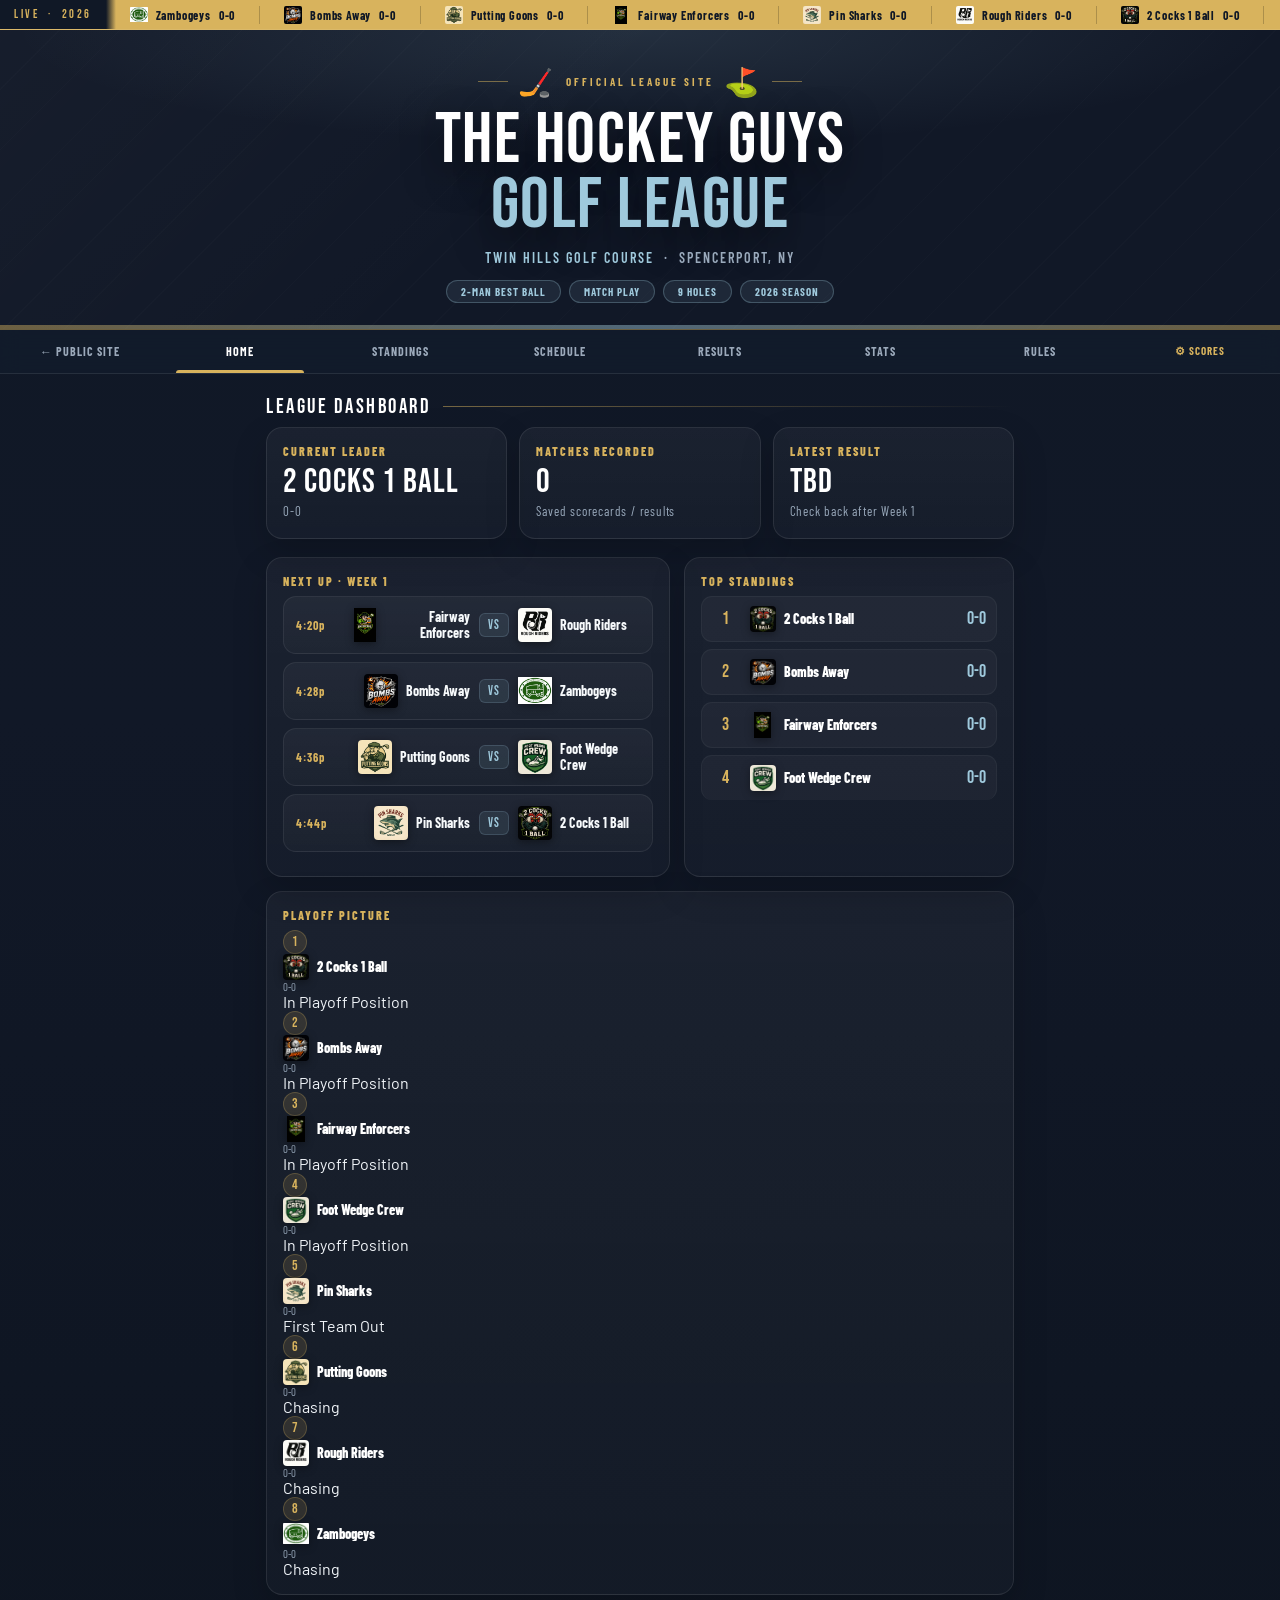
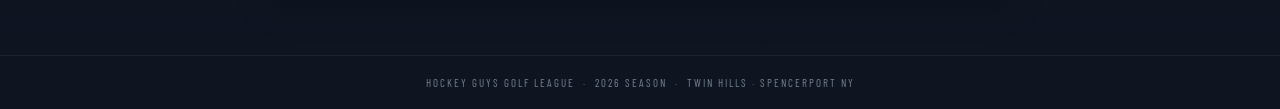
==== admin.html @ 38a0ec85 "Add files via upload" ====
<!DOCTYPE html>
<html lang="en">
<head>
<meta charset="UTF-8">
<meta name="viewport" content="width=device-width, initial-scale=1.0">
<title>Hockey Guys Golf League Admin</title>
<meta name="robots" content="noindex,nofollow">
<link href="https://fonts.googleapis.com/css2?family=Bebas+Neue&family=Barlow+Condensed:wght@400;600;700;900&family=Barlow:wght@400;500;600&display=swap" rel="stylesheet">
<link rel="stylesheet" href="style.css">
<link rel="stylesheet" href="theme-polished.css">

</head>
<body>

<div class="ticker-wrap">
  <div class="ticker-label">LIVE &nbsp;·&nbsp; 2026</div>
  <div class="ticker-track" id="ticker-track"></div>
</div>
<div class="hero">
  <div class="hero-bg"></div><div class="hero-stripes"></div>
  <div class="hero-inner">
    <div class="hero-eyebrow"><span class="hero-puck">🏒</span> Official League Site <span class="hero-puck">⛳</span></div>
    <div class="hero-title">The Hockey Guys<br><span>Golf League</span></div>
    <div class="hero-sub"><b>Twin Hills Golf Course</b> &nbsp;·&nbsp; Spencerport, NY</div>
    <div class="hero-pills">
      <span class="pill">2-Man Best Ball</span><span class="pill">Match Play</span>
      <span class="pill">9 Holes</span><span class="pill">2026 Season</span>
    </div>
  </div>
</div>
<div class="nav">
  <a class="nav-btn nav-link-btn" href="index.html">← Public Site</a>
  <button class="nav-btn active" onclick="show('dashboard',this)">Home</button>
  <button class="nav-btn" onclick="show('standings',this)">Standings</button>
  <button class="nav-btn" onclick="show('schedule',this)">Schedule</button>
  <button class="nav-btn" onclick="show('results',this)">Results</button>
  <button class="nav-btn" onclick="show('stats',this);buildStats()">Stats</button>
  <button class="nav-btn" onclick="show('rules',this)">Rules</button>
  <button class="nav-btn comm-btn" onclick="show('commissioner',this)">⚙ Scores</button>
</div>

<div class="content">
  <div id="dashboard" class="section active">
    <div class="section-header"><span class="section-label">League Dashboard</span><div class="section-header-line"></div></div>
    <div id="dashboard-container"></div>
  </div>

  <div id="standings" class="section">
    <div class="section-header"><span class="section-label">2026 Standings</span><div class="section-header-line"></div></div>
    <div class="view-toggle">
      <button class="view-btn active" onclick="setView('table',this)">&#9776; Table</button>
      <button class="view-btn" onclick="setView('cards',this)">&#9638; Cards</button>
    </div>
    <div id="view-table">
      <table class="standings-table">
        <thead><tr><th style="width:36px">#</th><th style="text-align:left">Team</th><th style="width:48px">W</th><th style="width:48px">L</th></tr></thead>
        <tbody id="standings-body"></tbody>
      </table>
    </div>
    <div id="view-cards" style="display:none"><div class="cards-grid" id="cards-grid"></div></div>
  </div>

  <div id="schedule" class="section">
    <div class="section-header"><span class="section-label">Schedule</span><div class="section-header-line"></div></div>
    <div id="schedule-container"></div>
  </div>

  <div id="results" class="section">
    <div class="section-header"><span class="section-label">Results</span><div class="section-header-line"></div></div>
    <div id="results-container">
      <div class="no-results"><div class="no-results-icon">🏌️</div><div class="no-results-text">No results yet<br>Check back after Week 1</div></div>
    </div>
  </div>

  <div id="stats" class="section">
    <div class="section-header"><span class="section-label">Player Stats</span><div class="section-header-line"></div></div>

    <!-- Stats Filter -->
    <div class="stats-filter">
      <button class="stats-filter-btn active" onclick="setStatFilter('all',this)">All Players</button>
      <button class="stats-filter-btn" onclick="setStatFilter('leaders',this)">Leaders</button>
    </div>

    <!-- Season Leaders Banner -->
    <div id="stats-leaders-banner" style="display:none"></div>

    <!-- Player Stats Cards -->
    <div id="stats-no-data" class="no-results">
      <div class="no-results-icon">📊</div>
      <div class="no-results-text">No stats yet<br>Enter Week 1 scores to see individual stats</div>
    </div>
    <div id="stats-container" style="display:none">

      <!-- Season Leaders row -->
      <div id="leaders-row" class="leaders-row"></div>

      <!-- Filter toggle -->
      <div id="player-search-wrap" style="margin-bottom:14px;display:none">
        <input type="text" id="player-search" class="player-search-input" placeholder="Search player..." oninput="filterPlayerStats()">
      </div>

      <!-- All Players Grid -->
      <div id="player-cards-container"></div>

      <!-- Hole-by-Hole Breakdown -->
      <div class="section-header" style="margin-top:24px">
        <span class="section-label" style="font-size:16px">Hole Breakdown</span>
        <div class="section-header-line"></div>
      </div>
      <p style="font-family:'Barlow Condensed',sans-serif;font-size:12px;color:var(--muted);margin-bottom:12px;letter-spacing:1px;">Average gross score per hole across all rounds played</p>
      <div id="hole-breakdown-container"></div>

    </div>
  </div>


  <div id="rules" class="section">
    <div class="section-header"><span class="section-label">League Rules</span><div class="section-header-line"></div></div>
    <div class="rules-grid">
      <div class="rule-card"><div class="rule-title">Format</div><p>Weekly 2-man best ball match play. Each matchup is played over 9 holes.</p></div>
      <div class="rule-card"><div class="rule-title">GHIN Handicaps</div><p>GHIN handicaps are mandatory. GHINs will be used for league handicapping throughout the season, so all players are expected to keep their GHIN updated and post scores after each round.</p></div>
      <div class="rule-card rule-card-wide"><div class="rule-title">Tiebreakers</div><p>Playoff holes will no longer be used. For both the regular season and playoffs, ties will be broken using the following structure:</p><ol class="rule-list"><li>Combined net total</li><li>Net scores on the hardest holes, essentially skins</li><li>Most net birdies in the round</li><li>Most gross pars</li></ol></div>
    </div>
  </div>

  <div id="commissioner" class="section">
    <div class="section-header">
      <span class="section-label" style="color:var(--gold)">Commissioner</span>
      <div class="section-header-line" style="background:linear-gradient(90deg,rgba(245,197,24,0.4),transparent)"></div>
    </div>
    <div id="login-panel" class="login-wrap">
      <div class="login-card">
        <div class="login-icon">🏆</div>
        <div class="login-title">Commissioners Only</div>
        <div class="login-sub">Bobby Drexler &amp; Kyle Hiscock</div>
        <input class="login-field" type="text" id="login-name" placeholder="Your name" autocomplete="off">
        <input class="login-field" type="password" id="login-pass" placeholder="Password" autocomplete="off" onkeydown="if(event.key==='Enter')doLogin()">
        <button class="login-btn" onclick="doLogin()">🔐 Sign In</button>
        <div class="login-error" id="login-error">❌ Invalid name or password</div>
      </div>
    </div>
    <div id="commissioner-panel" class="commissioner-panel">
      <div class="comm-header">
        <div><div class="comm-title">Score Entry</div><div class="comm-user" id="comm-user"></div></div>
        <button class="logout-btn" onclick="doLogout()">Sign Out</button>
      </div>
      <div class="comm-tabs">
        <button class="comm-tab active" onclick="showCommTab('scorecard-tab',this)">📋 Scorecard</button>
        <button class="comm-tab" onclick="showCommTab('manage-tab',this)">🗑 Manage</button>
      </div>

      <div id="scorecard-tab">
        <!-- Setup -->
        <div class="entry-card">
          <div class="entry-title">Match Setup</div>
          <label class="field-label">Scheduled Match</label>
          <select class="field-select" id="sc-scheduled-match" onchange="applyScheduledMatch()"></select>
          <div class="two-col">
            <div>
              <label class="field-label">Week #</label>
              <input class="field-input" type="number" id="sc-week" placeholder="1" min="1" max="20" style="margin-bottom:0">
            </div>
            <div>
              <label class="field-label">Side</label>
              <select class="field-select" id="sc-side" style="margin-bottom:0" onchange="renderScorecard()">
                <option value="front">Front 9 (Holes 1–9)</option>
                <option value="back">Back 9 (Holes 10–18)</option>
              </select>
            </div>
          </div>
        </div>

        <!-- Team 1 -->
        <div class="entry-card">
          <div class="entry-title" style="color:var(--green)">Team 1</div>
          <div>
            <label class="field-label">Team Name</label>
            <select class="field-select" id="sc-team1"></select>
          </div>
          <div class="two-col">
            <div><label class="field-label">Player A</label><input class="field-input" list="roster-options" type="text" id="p1a-name" placeholder="Name" oninput="renderScorecard()"></div>
            <div><label class="field-label">GHIN Index</label><input class="field-input" type="number" id="p1a-ghin" placeholder="e.g. 14.2" step="0.1" min="0" max="54" oninput="renderScorecard()"></div>
          </div>
          <div class="two-col">
            <div><label class="field-label">Player B</label><input class="field-input" list="roster-options" type="text" id="p1b-name" placeholder="Name" oninput="renderScorecard()"></div>
            <div><label class="field-label">GHIN Index</label><input class="field-input" type="number" id="p1b-ghin" placeholder="e.g. 20.0" step="0.1" min="0" max="54" oninput="renderScorecard()"></div>
          </div>
        </div>

        <!-- Team 2 -->
        <div class="entry-card">
          <div class="entry-title" style="color:var(--ice)">Team 2</div>
          <div>
            <label class="field-label">Team Name</label>
            <select class="field-select" id="sc-team2"></select>
          </div>
          <div class="two-col">
            <div><label class="field-label">Player A</label><input class="field-input" list="roster-options" type="text" id="p2a-name" placeholder="Name" oninput="renderScorecard()"></div>
            <div><label class="field-label">GHIN Index</label><input class="field-input" type="number" id="p2a-ghin" placeholder="e.g. 8.5" step="0.1" min="0" max="54" oninput="renderScorecard()"></div>
          </div>
          <div class="two-col">
            <div><label class="field-label">Player B</label><input class="field-input" list="roster-options" type="text" id="p2b-name" placeholder="Name" oninput="renderScorecard()"></div>
            <div><label class="field-label">GHIN Index</label><input class="field-input" type="number" id="p2b-ghin" placeholder="e.g. 12.0" step="0.1" min="0" max="54" oninput="renderScorecard()"></div>
          </div>
        </div>

        <!-- Live Scorecard -->
        <div class="entry-card" id="scorecard-card" style="display:none">
          <div class="entry-title">⛳ Live Scorecard
            <span style="font-family:'Barlow Condensed',sans-serif;font-size:11px;color:var(--muted);font-weight:400;letter-spacing:1px;margin-left:8px;">★ = stroke hole</span>
          </div>
          <div class="scorecard-wrap"><table class="scorecard" id="live-scorecard"></table></div>
        </div>

        <!-- Save Bar — always visible once scorecard shown -->
        <div class="save-bar" id="save-bar" style="display:none">
          <div class="save-bar-title">Match Result</div>
          <div class="match-status-display" id="status-display">—</div>
          <div class="match-winner-display" id="winner-display"></div>
          <button class="submit-btn" onclick="saveMatch()">✅ Save Match Result</button>
          <div class="success-msg" id="sc-success">✅ Match saved! Standings updated.</div>
        </div>
      </div>

      <div id="manage-tab" style="display:none">
        <div class="entry-card">
          <div class="entry-title">💾 Data Backup</div>
          <p style="font-family:'Barlow Condensed',sans-serif;font-size:13px;color:var(--muted);margin-bottom:14px;">Export a backup after entering scores. Import restores standings, results, and player stats on this browser.</p>
          <div class="two-col manage-actions">
            <button class="submit-btn" onclick="exportLeagueData()">⬇ Export Backup</button>
            <label class="import-btn">⬆ Import Backup<input type="file" accept="application/json" onchange="importLeagueData(event)"></label>
          </div>
        </div>

        <div class="entry-card">
          <div class="entry-title">✏️ Edit / Remove Saved Result</div>
          <p style="font-family:'Barlow Condensed',sans-serif;font-size:13px;color:var(--muted);margin-bottom:14px;">Load a saved result back into the scorecard, or remove a specific result without touching the rest of the season.</p>
          <label class="field-label">Saved Results</label>
          <select class="field-select" id="edit-result-select"></select>
          <div class="two-col manage-actions">
            <button class="submit-btn" onclick="loadSelectedResultForEdit()">Load to Edit</button>
            <button class="submit-btn danger-btn" onclick="deleteSelectedResult()">Remove Selected</button>
          </div>
        </div>
        <div class="entry-card" style="border-color:rgba(230,57,70,0.2)">
          <div class="entry-title" style="color:var(--red)">🗑 Remove Last Result</div>
          <p style="font-family:'Barlow Condensed',sans-serif;font-size:13px;color:var(--muted);margin-bottom:14px;">Removes the most recently saved match and reverses the W/L records.</p>
          <button class="submit-btn danger-btn" onclick="removeLastResult()">Remove Last Entry</button>
        </div>
        <div class="entry-card" style="border-color:rgba(230,57,70,0.2)">
          <div class="entry-title" style="color:var(--red)">⚠ Reset Season Data</div>
          <p style="font-family:'Barlow Condensed',sans-serif;font-size:13px;color:var(--muted);margin-bottom:14px;">Clears all saved results and resets records to 0-0. Export a backup first.</p>
          <button class="submit-btn danger-btn" onclick="resetSeasonData()">Reset Season</button>
        </div>
      </div>
    </div>
  </div>
</div>

<datalist id="roster-options"></datalist>

<div class="footer">Hockey Guys Golf League &nbsp;·&nbsp; 2026 Season &nbsp;·&nbsp; Twin Hills · Spencerport NY</div>

<script src="admin.js"></script>

</body>
</html>
---- style.css ----
:root {
  --green:#2ecc40; --gold:#f5c518; --red:#e63946; --ice:#a8d8ea;
  --dark:#0b0f14; --dark2:#131920; --dark3:#1c2633; --dark4:#243040;
  --text:#e8edf2; --muted:#6b8299;
}
*{box-sizing:border-box;margin:0;padding:0;}
body{font-family:'Barlow',sans-serif;background:var(--dark);color:var(--text);min-height:100vh;overflow-x:hidden;}

.ticker-wrap{background:var(--green);overflow:hidden;height:32px;display:flex;align-items:center;}
.ticker-label{background:#0b0f14;color:var(--green);font-family:'Bebas Neue',sans-serif;font-size:13px;letter-spacing:3px;padding:0 14px;height:100%;display:flex;align-items:center;flex-shrink:0;z-index:2;position:relative;}
.ticker-label::after{content:'';position:absolute;right:-10px;top:0;bottom:0;width:10px;background:linear-gradient(90deg,#0b0f14,transparent);}
.ticker-track{display:flex;align-items:center;white-space:nowrap;animation:ticker 35s linear infinite;}
.ticker-track:hover{animation-play-state:paused;}
@keyframes ticker{0%{transform:translateX(0);}100%{transform:translateX(-50%);}}
.ticker-item{display:inline-flex;align-items:center;gap:8px;padding:0 24px;font-family:'Barlow Condensed',sans-serif;font-size:13px;font-weight:700;letter-spacing:1px;color:#0b0f14;border-right:1px solid rgba(0,0,0,0.2);}
.ticker-item .t-logo-sm{width:18px;height:18px;object-fit:contain;border-radius:2px;}

.hero{position:relative;background:var(--dark);overflow:hidden;border-bottom:3px solid var(--green);}
.hero-bg{position:absolute;inset:0;background:radial-gradient(ellipse 80% 60% at 50% 0%,rgba(46,204,64,0.12) 0%,transparent 70%),repeating-linear-gradient(-45deg,transparent,transparent 40px,rgba(255,255,255,0.012) 40px,rgba(255,255,255,0.012) 41px);pointer-events:none;}
.hero-stripes{position:absolute;bottom:0;left:0;right:0;height:6px;background:repeating-linear-gradient(90deg,var(--green) 0px,var(--green) 60px,var(--dark) 60px,var(--dark) 62px);opacity:0.4;}
.hero-inner{position:relative;z-index:1;display:flex;flex-direction:column;align-items:center;padding:36px 20px 28px;gap:10px;}
.hero-eyebrow{font-family:'Barlow Condensed',sans-serif;font-size:11px;font-weight:700;letter-spacing:4px;text-transform:uppercase;color:var(--green);display:flex;align-items:center;gap:10px;}
.hero-eyebrow::before,.hero-eyebrow::after{content:'';display:block;width:30px;height:1px;background:var(--green);opacity:0.6;}
.hero-puck{font-size:28px;animation:spin 6s linear infinite;display:inline-block;}
@keyframes spin{0%{transform:rotateY(0deg);}50%{transform:rotateY(180deg);}100%{transform:rotateY(360deg);}}
.hero-title{font-family:'Bebas Neue',sans-serif;font-size:clamp(42px,9vw,72px);line-height:0.9;text-align:center;letter-spacing:2px;color:#fff;text-shadow:0 0 40px rgba(46,204,64,0.3),0 4px 20px rgba(0,0,0,0.8);}
.hero-title span{color:var(--green);}
.hero-sub{font-family:'Barlow Condensed',sans-serif;font-size:14px;font-weight:600;letter-spacing:2px;text-transform:uppercase;color:var(--muted);}
.hero-sub b{color:var(--ice);font-weight:600;}
.hero-pills{display:flex;gap:8px;flex-wrap:wrap;justify-content:center;margin-top:4px;}
.pill{background:rgba(46,204,64,0.1);border:1px solid rgba(46,204,64,0.3);border-radius:999px;padding:4px 14px;font-family:'Barlow Condensed',sans-serif;font-size:11px;font-weight:700;letter-spacing:1px;text-transform:uppercase;color:var(--green);}

.nav{display:flex;background:var(--dark2);border-bottom:1px solid rgba(255,255,255,0.06);position:sticky;top:0;z-index:100;}
.nav-btn{flex:1;padding:14px 4px;font-family:'Barlow Condensed',sans-serif;font-size:12px;font-weight:700;letter-spacing:1px;text-transform:uppercase;color:var(--muted);background:none;border:none;cursor:pointer;position:relative;transition:color 0.2s;}
.nav-btn::after{content:'';position:absolute;bottom:0;left:10%;right:10%;height:3px;background:var(--green);border-radius:3px 3px 0 0;transform:scaleX(0);transition:transform 0.2s;}
.nav-btn.active{color:var(--green);}
.nav-btn.active::after{transform:scaleX(1);}
.nav-btn:hover:not(.active){color:var(--text);}
.nav-btn.comm-btn{color:var(--gold);font-size:11px;}
.nav-btn.comm-btn.active{color:var(--gold);}
.nav-btn.comm-btn.active::after{background:var(--gold);transform:scaleX(1);}

.content{padding:20px 16px 40px;max-width:720px;margin:0 auto;}
.section{display:none;}
.section.active{display:block;animation:fadeUp 0.25s ease;}
@keyframes fadeUp{from{opacity:0;transform:translateY(10px);}to{opacity:1;transform:translateY(0);}}

.section-header{display:flex;align-items:center;gap:12px;margin-bottom:18px;}
.section-header-line{flex:1;height:1px;background:linear-gradient(90deg,rgba(46,204,64,0.4),transparent);}
.section-label{font-family:'Bebas Neue',sans-serif;font-size:22px;letter-spacing:3px;color:var(--green);}

.view-toggle{display:flex;gap:6px;margin-bottom:18px;}
.view-btn{padding:6px 16px;font-family:'Barlow Condensed',sans-serif;font-size:12px;font-weight:700;letter-spacing:2px;text-transform:uppercase;border-radius:999px;border:1px solid rgba(255,255,255,0.12);background:transparent;color:var(--muted);cursor:pointer;transition:all 0.2s;}
.view-btn.active{background:var(--green);border-color:var(--green);color:#000;}
.view-btn:hover:not(.active){border-color:rgba(255,255,255,0.3);color:var(--text);}

.standings-table{width:100%;border-collapse:separate;border-spacing:0 6px;}
.standings-table thead th{font-family:'Barlow Condensed',sans-serif;font-size:10px;font-weight:700;letter-spacing:2px;text-transform:uppercase;color:var(--muted);padding:0 12px 8px;}
.standings-row{background:var(--dark3);border-radius:10px;transition:transform 0.15s,background 0.15s;cursor:default;}
.standings-row:hover{background:var(--dark4);transform:translateX(3px);}
.standings-row td{padding:10px 12px;vertical-align:middle;}
.standings-row td:first-child{border-radius:10px 0 0 10px;}
.standings-row td:last-child{border-radius:0 10px 10px 0;}
.rank-cell{width:36px;text-align:center;font-family:'Bebas Neue',sans-serif;font-size:20px;color:var(--muted);}
.rank-1{color:var(--gold);text-shadow:0 0 12px rgba(245,197,24,0.5);}
.rank-2{color:#c0c0c0;}
.rank-3{color:#cd7f32;}
.team-cell{display:flex;align-items:center;gap:12px;}
.t-logo{width:44px;height:44px;object-fit:contain;border-radius:6px;flex-shrink:0;filter:drop-shadow(0 2px 6px rgba(0,0,0,0.5));}
.t-placeholder{width:44px;height:44px;border-radius:6px;background:var(--dark4);border:1px solid rgba(255,255,255,0.1);display:flex;align-items:center;justify-content:center;font-family:'Bebas Neue',sans-serif;font-size:16px;color:var(--muted);flex-shrink:0;}
.t-name{font-family:'Barlow Condensed',sans-serif;font-size:16px;font-weight:700;color:#fff;line-height:1.1;}
.t-players{font-size:11px;color:var(--muted);margin-top:1px;}
.w-cell,.l-cell{text-align:center;width:48px;font-family:'Bebas Neue',sans-serif;font-size:24px;}
.w-cell{color:var(--green);}
.l-cell{color:var(--red);opacity:0.7;}
.standings-row.leader{background:linear-gradient(90deg,rgba(46,204,64,0.12),var(--dark3));border-left:3px solid var(--green);}
.standings-row.leader td:first-child{padding-left:9px;}
.bubble-badge{background:rgba(230,57,70,0.15);border:1px solid rgba(230,57,70,0.3);border-radius:999px;padding:2px 8px;font-family:'Barlow Condensed',sans-serif;font-size:10px;font-weight:700;color:var(--red);letter-spacing:1px;margin-left:6px;}

.cards-grid{display:grid;grid-template-columns:repeat(2,1fr);gap:12px;}
.team-card{background:var(--dark3);border-radius:16px;border:1px solid rgba(255,255,255,0.06);overflow:hidden;transition:transform 0.2s,border-color 0.2s,box-shadow 0.2s;position:relative;}
.team-card:hover{transform:translateY(-4px);border-color:rgba(46,204,64,0.4);box-shadow:0 12px 40px rgba(0,0,0,0.4);}
.team-card.leader{border-color:var(--gold);box-shadow:0 0 0 1px rgba(245,197,24,0.3),0 8px 30px rgba(245,197,24,0.1);}
.team-card.bubble{border-color:rgba(230,57,70,0.4);}
.card-crown{position:absolute;top:8px;right:10px;font-size:18px;}
.card-logo-wrap{background:linear-gradient(160deg,rgba(46,204,64,0.08),transparent 60%);display:flex;align-items:center;justify-content:center;padding:24px 16px 16px;}
.card-logo{width:90px;height:90px;object-fit:contain;filter:drop-shadow(0 4px 16px rgba(0,0,0,0.6));transition:transform 0.3s;}
.team-card:hover .card-logo{transform:scale(1.06);}
.card-placeholder{width:90px;height:90px;border-radius:12px;background:var(--dark4);border:1px solid rgba(255,255,255,0.08);display:flex;align-items:center;justify-content:center;font-family:'Bebas Neue',sans-serif;font-size:28px;color:var(--muted);}
.card-info{padding:0 14px 16px;text-align:center;}
.card-name{font-family:'Bebas Neue',sans-serif;font-size:20px;letter-spacing:1px;color:#fff;line-height:1.1;margin-bottom:2px;}
.card-players{font-family:'Barlow Condensed',sans-serif;font-size:12px;font-weight:600;color:var(--muted);letter-spacing:1px;margin-bottom:12px;}
.card-record{display:flex;justify-content:center;border-top:1px solid rgba(255,255,255,0.06);padding-top:12px;}
.card-stat{flex:1;text-align:center;}
.card-stat-num{font-family:'Bebas Neue',sans-serif;font-size:32px;line-height:1;}
.card-stat-label{font-family:'Barlow Condensed',sans-serif;font-size:10px;font-weight:700;letter-spacing:2px;text-transform:uppercase;margin-top:2px;}
.card-stat.wins .card-stat-num{color:var(--green);}
.card-stat.wins .card-stat-label{color:rgba(46,204,64,0.6);}
.card-stat.losses .card-stat-num{color:var(--red);opacity:0.75;}
.card-stat.losses .card-stat-label{color:rgba(230,57,70,0.5);}
.card-divider{width:1px;background:rgba(255,255,255,0.06);margin:0 4px;align-self:stretch;}
.card-bubble-tag{font-family:'Barlow Condensed',sans-serif;font-size:10px;font-weight:700;color:var(--red);letter-spacing:1px;text-transform:uppercase;margin-top:8px;}

.week-block{margin-bottom:20px;}
.week-label{font-family:'Bebas Neue',sans-serif;font-size:13px;letter-spacing:3px;color:var(--muted);text-transform:uppercase;margin-bottom:10px;display:flex;align-items:center;gap:10px;}
.week-label::after{content:'';flex:1;height:1px;background:rgba(255,255,255,0.07);}
.matchup-card{background:var(--dark3);border-radius:12px;margin-bottom:8px;display:flex;align-items:center;padding:12px 14px;gap:10px;border:1px solid rgba(255,255,255,0.05);transition:border-color 0.2s;}
.matchup-card:hover{border-color:rgba(46,204,64,0.3);}
.m-time{font-family:'Barlow Condensed',sans-serif;font-size:12px;font-weight:700;color:var(--muted);letter-spacing:1px;width:38px;flex-shrink:0;}
.m-team{display:flex;align-items:center;gap:8px;flex:1;}
.m-team.right{flex-direction:row-reverse;}
.m-logo{width:34px;height:34px;object-fit:contain;border-radius:4px;filter:drop-shadow(0 2px 4px rgba(0,0,0,0.4));flex-shrink:0;}
.m-placeholder{width:34px;height:34px;border-radius:4px;background:var(--dark4);display:flex;align-items:center;justify-content:center;font-family:'Bebas Neue',sans-serif;font-size:12px;color:var(--muted);flex-shrink:0;}
.m-name{font-family:'Barlow Condensed',sans-serif;font-size:14px;font-weight:700;color:var(--text);line-height:1.1;}
.m-team.right .m-name{text-align:right;}
.vs-badge{background:rgba(255,255,255,0.06);border:1px solid rgba(255,255,255,0.1);border-radius:6px;padding:3px 8px;font-family:'Bebas Neue',sans-serif;font-size:13px;color:var(--muted);letter-spacing:1px;flex-shrink:0;}

.results-week{margin-bottom:24px;}
.results-week-header{font-family:'Bebas Neue',sans-serif;font-size:13px;letter-spacing:3px;color:var(--muted);text-transform:uppercase;margin-bottom:10px;display:flex;align-items:center;gap:10px;}
.results-week-header::after{content:'';flex:1;height:1px;background:rgba(255,255,255,0.07);}
.result-card{background:var(--dark3);border-radius:12px;margin-bottom:8px;padding:14px;border:1px solid rgba(255,255,255,0.05);}
.result-teams{display:flex;align-items:center;gap:10px;}
.result-team{flex:1;display:flex;align-items:center;gap:8px;}
.result-team.right{flex-direction:row-reverse;}
.result-team.right .result-name{text-align:right;}
.result-logo{width:36px;height:36px;object-fit:contain;border-radius:4px;flex-shrink:0;}
.result-placeholder{width:36px;height:36px;border-radius:4px;background:var(--dark4);display:flex;align-items:center;justify-content:center;font-family:'Bebas Neue',sans-serif;font-size:12px;color:var(--muted);flex-shrink:0;}
.result-name{font-family:'Barlow Condensed',sans-serif;font-size:14px;font-weight:700;color:var(--text);flex:1;}
.result-name.winner{color:var(--green);}
.result-score-block{display:flex;flex-direction:column;align-items:center;gap:2px;flex-shrink:0;min-width:70px;}
.result-matchplay{font-family:'Bebas Neue',sans-serif;font-size:22px;color:var(--gold);letter-spacing:1px;}
.result-side{font-family:'Barlow Condensed',sans-serif;font-size:10px;color:var(--muted);letter-spacing:1px;text-transform:uppercase;}
.result-detail{font-size:11px;color:var(--muted);margin-top:8px;text-align:center;border-top:1px solid rgba(255,255,255,0.05);padding-top:8px;font-family:'Barlow Condensed',sans-serif;letter-spacing:0.5px;}
.no-results{display:flex;flex-direction:column;align-items:center;justify-content:center;padding:60px 20px;gap:14px;opacity:0.5;}
.no-results-icon{font-size:48px;}
.no-results-text{font-family:'Barlow Condensed',sans-serif;font-size:16px;font-weight:600;letter-spacing:2px;text-transform:uppercase;color:var(--muted);text-align:center;}

.login-wrap{max-width:380px;margin:0 auto;}
.login-card{background:var(--dark3);border:1px solid rgba(245,197,24,0.25);border-radius:16px;padding:28px 24px;text-align:center;}
.login-icon{font-size:36px;margin-bottom:12px;}
.login-title{font-family:'Bebas Neue',sans-serif;font-size:24px;letter-spacing:3px;color:var(--gold);margin-bottom:4px;}
.login-sub{font-family:'Barlow Condensed',sans-serif;font-size:13px;color:var(--muted);letter-spacing:1px;margin-bottom:20px;}
.login-field{width:100%;background:var(--dark4);border:1px solid rgba(255,255,255,0.1);border-radius:8px;padding:11px 14px;font-family:'Barlow',sans-serif;font-size:14px;color:var(--text);margin-bottom:10px;outline:none;transition:border-color 0.2s;}
.login-field:focus{border-color:var(--gold);}
.login-btn{width:100%;background:var(--gold);color:#000;border:none;border-radius:8px;padding:12px;font-family:'Barlow Condensed',sans-serif;font-size:15px;font-weight:700;letter-spacing:2px;text-transform:uppercase;cursor:pointer;margin-top:4px;transition:background 0.2s;}
.login-btn:hover{background:#e0b200;}
.login-error{color:var(--red);font-family:'Barlow Condensed',sans-serif;font-size:13px;font-weight:600;margin-top:10px;display:none;}

.commissioner-panel{display:none;}
.comm-header{display:flex;align-items:center;justify-content:space-between;margin-bottom:20px;}
.comm-title{font-family:'Bebas Neue',sans-serif;font-size:22px;letter-spacing:3px;color:var(--gold);}
.comm-user{font-family:'Barlow Condensed',sans-serif;font-size:13px;color:var(--muted);}
.logout-btn{background:transparent;border:1px solid rgba(255,255,255,0.15);border-radius:999px;padding:4px 12px;font-family:'Barlow Condensed',sans-serif;font-size:11px;font-weight:700;letter-spacing:1px;color:var(--muted);cursor:pointer;transition:all 0.2s;}
.logout-btn:hover{border-color:var(--red);color:var(--red);}

.comm-tabs{display:flex;gap:8px;margin-bottom:20px;}
.comm-tab{padding:8px 18px;font-family:'Barlow Condensed',sans-serif;font-size:13px;font-weight:700;letter-spacing:1px;text-transform:uppercase;border-radius:999px;border:1px solid rgba(255,255,255,0.12);background:transparent;color:var(--muted);cursor:pointer;transition:all 0.2s;}
.comm-tab.active{background:var(--gold);border-color:var(--gold);color:#000;}
.comm-tab:hover:not(.active){color:var(--text);border-color:rgba(255,255,255,0.3);}

.entry-card{background:var(--dark3);border:1px solid rgba(245,197,24,0.15);border-radius:14px;padding:20px;margin-bottom:16px;}
.entry-title{font-family:'Bebas Neue',sans-serif;font-size:16px;letter-spacing:2px;color:var(--gold);margin-bottom:16px;}
.field-label{font-family:'Barlow Condensed',sans-serif;font-size:11px;font-weight:700;letter-spacing:2px;text-transform:uppercase;color:var(--muted);margin-bottom:6px;display:block;}
.field-input{width:100%;background:var(--dark4);border:1px solid rgba(255,255,255,0.12);border-radius:8px;padding:10px 12px;font-family:'Barlow',sans-serif;font-size:14px;color:var(--text);outline:none;margin-bottom:14px;}
.field-input:focus{border-color:var(--gold);}
.field-select{width:100%;background:var(--dark4);border:1px solid rgba(255,255,255,0.12);border-radius:8px;padding:10px 12px;font-family:'Barlow',sans-serif;font-size:14px;color:var(--text);outline:none;margin-bottom:14px;cursor:pointer;}
.field-select:focus{border-color:var(--gold);}
.two-col{display:grid;grid-template-columns:1fr 1fr;gap:12px;}

/* always-visible save button */
.save-bar{background:var(--dark3);border:1px solid rgba(245,197,24,0.3);border-radius:14px;padding:16px 20px;margin-bottom:16px;}
.save-bar-title{font-family:'Bebas Neue',sans-serif;font-size:14px;letter-spacing:2px;color:var(--gold);margin-bottom:10px;}
.match-status-display{font-family:'Bebas Neue',sans-serif;font-size:28px;color:var(--gold);letter-spacing:2px;text-align:center;margin-bottom:10px;min-height:36px;}
.match-winner-display{font-family:'Barlow Condensed',sans-serif;font-size:14px;color:var(--green);text-align:center;margin-bottom:12px;min-height:20px;font-weight:700;letter-spacing:1px;}
.submit-btn{width:100%;background:var(--gold);color:#000;border:none;border-radius:10px;padding:13px;font-family:'Barlow Condensed',sans-serif;font-size:16px;font-weight:700;letter-spacing:3px;text-transform:uppercase;cursor:pointer;transition:background 0.2s,transform 0.1s;}
.submit-btn:hover{background:#e0b200;}
.submit-btn:active{transform:scale(0.98);}
.danger-btn{background:var(--red) !important;color:#fff !important;}
.danger-btn:hover{background:#c0303b !important;}
.success-msg{background:rgba(46,204,64,0.1);border:1px solid rgba(46,204,64,0.3);border-radius:10px;padding:12px;text-align:center;font-family:'Barlow Condensed',sans-serif;font-size:14px;font-weight:700;color:var(--green);letter-spacing:1px;margin-top:10px;display:none;}

.scorecard-wrap{overflow-x:auto;-webkit-overflow-scrolling:touch;margin-bottom:14px;}
.scorecard{border-collapse:collapse;width:100%;min-width:560px;font-size:12px;}
.scorecard th{background:var(--dark2);font-family:'Barlow Condensed',sans-serif;font-weight:700;letter-spacing:1px;text-transform:uppercase;font-size:10px;color:var(--muted);padding:8px 5px;text-align:center;border-bottom:1px solid rgba(255,255,255,0.08);}
.scorecard th.h-col{color:var(--green);}
.scorecard td{padding:5px;text-align:center;border-bottom:1px solid rgba(255,255,255,0.05);vertical-align:middle;}
.scorecard tr.par-row td{color:var(--muted);font-family:'Barlow Condensed',sans-serif;font-size:11px;font-weight:600;}
.scorecard tr.hcp-row td{color:rgba(107,130,153,0.6);font-family:'Barlow Condensed',sans-serif;font-size:10px;}
.scorecard tr.par-row td.tot{color:var(--green);font-weight:700;}
.score-inp{width:34px;background:var(--dark4);border:1px solid rgba(255,255,255,0.1);border-radius:4px;padding:4px 2px;font-family:'Bebas Neue',sans-serif;font-size:16px;color:#fff;text-align:center;outline:none;}
.score-inp:focus{border-color:var(--gold);}
.score-inp.stroke{border-color:rgba(46,204,64,0.6);background:rgba(46,204,64,0.1);}
.star{font-size:8px;color:var(--green);line-height:1;display:block;}
.pname-cell{text-align:left !important;font-family:'Barlow Condensed',sans-serif;font-size:12px;font-weight:700;color:var(--text);white-space:nowrap;padding-left:8px !important;min-width:88px;}
.hdcp-cell{font-family:'Barlow Condensed',sans-serif;font-size:11px;color:var(--gold);white-space:nowrap;}
.net-cell{font-family:'Bebas Neue',sans-serif;font-size:15px;color:var(--ice);}
.match-row td{font-family:'Bebas Neue',sans-serif;font-size:13px;letter-spacing:1px;}
.match-row .up{color:var(--green);}
.match-row .dn{color:var(--red);}
.match-row .ev{color:var(--muted);}
.team-divider td{border-top:2px solid rgba(255,255,255,0.12) !important;}
.t1-bg{background:rgba(46,204,64,0.04);}
.t2-bg{background:rgba(90,180,240,0.04);}

.stats-filter{display:flex;gap:6px;margin-bottom:16px;flex-wrap:wrap;}
.stats-filter-btn{padding:6px 16px;font-family:'Barlow Condensed',sans-serif;font-size:12px;font-weight:700;letter-spacing:2px;text-transform:uppercase;border-radius:999px;border:1px solid rgba(255,255,255,0.12);background:transparent;color:var(--muted);cursor:pointer;transition:all 0.2s;}
.stats-filter-btn.active{background:var(--green);border-color:var(--green);color:#000;}
.stats-filter-btn:hover:not(.active){border-color:rgba(255,255,255,0.3);color:var(--text);}
.leaders-row{display:grid;grid-template-columns:repeat(3,1fr);gap:10px;margin-bottom:20px;}
.leader-card{background:var(--dark3);border-radius:12px;padding:14px 10px;text-align:center;border:1px solid rgba(255,255,255,0.06);position:relative;overflow:hidden;}
.leader-card::before{content:'';position:absolute;top:0;left:0;right:0;height:3px;}
.leader-card.gold::before{background:var(--gold);}
.leader-card.green::before{background:var(--green);}
.leader-card.ice::before{background:var(--ice);}
.leader-card .leader-icon{font-size:20px;margin-bottom:4px;}
.leader-card .leader-stat{font-family:'Bebas Neue',sans-serif;font-size:26px;line-height:1;}
.leader-card.gold .leader-stat{color:var(--gold);}
.leader-card.green .leader-stat{color:var(--green);}
.leader-card.ice .leader-stat{color:var(--ice);}
.leader-card .leader-name{font-family:'Barlow Condensed',sans-serif;font-size:13px;font-weight:700;color:#fff;margin-top:2px;line-height:1.2;}
.leader-card .leader-label{font-family:'Barlow Condensed',sans-serif;font-size:9px;font-weight:700;letter-spacing:2px;text-transform:uppercase;color:var(--muted);margin-top:3px;}
.player-stat-card{background:var(--dark3);border-radius:14px;border:1px solid rgba(255,255,255,0.06);margin-bottom:12px;overflow:hidden;transition:border-color 0.2s;}
.player-stat-card:hover{border-color:rgba(46,204,64,0.25);}
.psc-header{display:flex;align-items:center;gap:12px;padding:14px 14px 10px;cursor:pointer;}
.psc-avatar{width:38px;height:38px;border-radius:50%;display:flex;align-items:center;justify-content:center;font-family:'Bebas Neue',sans-serif;font-size:16px;color:#fff;flex-shrink:0;}
.psc-info{flex:1;}
.psc-name{font-family:'Barlow Condensed',sans-serif;font-size:16px;font-weight:700;color:#fff;line-height:1.1;}
.psc-team{font-size:11px;color:var(--muted);}
.psc-record{font-family:'Bebas Neue',sans-serif;font-size:20px;color:var(--green);}
.psc-record.losing{color:var(--red);}
.psc-record.even{color:var(--muted);}
.psc-chevron{color:var(--muted);font-size:12px;transition:transform 0.2s;}
.psc-chevron.open{transform:rotate(180deg);}
.psc-stats-grid{display:grid;grid-template-columns:repeat(4,1fr);gap:0;border-top:1px solid rgba(255,255,255,0.06);}
.psc-stat{text-align:center;padding:10px 6px;border-right:1px solid rgba(255,255,255,0.05);}
.psc-stat:last-child{border-right:none;}
.psc-stat-num{font-family:'Bebas Neue',sans-serif;font-size:20px;color:var(--text);line-height:1;}
.psc-stat-label{font-family:'Barlow Condensed',sans-serif;font-size:9px;font-weight:700;letter-spacing:1.5px;text-transform:uppercase;color:var(--muted);margin-top:2px;}
.psc-detail{display:none;border-top:1px solid rgba(255,255,255,0.06);padding:12px 14px;}
.psc-detail.open{display:block;animation:fadeUp 0.2s ease;}
.psc-detail-grid{display:grid;grid-template-columns:1fr 1fr;gap:8px;margin-bottom:12px;}
.psc-detail-item{background:var(--dark4);border-radius:8px;padding:8px 10px;display:flex;justify-content:space-between;align-items:center;}
.psc-detail-label{font-family:'Barlow Condensed',sans-serif;font-size:11px;color:var(--muted);font-weight:600;letter-spacing:0.5px;}
.psc-detail-val{font-family:'Bebas Neue',sans-serif;font-size:16px;color:var(--text);}
.score-dist-wrap{margin-top:4px;}
.score-dist-title{font-family:'Barlow Condensed',sans-serif;font-size:10px;font-weight:700;letter-spacing:1px;text-transform:uppercase;color:var(--muted);margin-bottom:8px;}
.score-dist{display:flex;gap:6px;align-items:flex-end;height:48px;}
.score-bar-wrap{flex:1;display:flex;flex-direction:column;align-items:center;gap:2px;}
.score-bar{width:100%;border-radius:3px 3px 0 0;min-height:2px;}
.score-bar.birdie{background:var(--gold);}
.score-bar.par{background:var(--green);}
.score-bar.bogey{background:var(--muted);}
.score-bar.double{background:var(--red);opacity:0.7;}
.score-bar.worse{background:var(--red);opacity:0.4;}
.score-bar-label{font-family:'Barlow Condensed',sans-serif;font-size:9px;color:var(--muted);font-weight:600;}
.score-bar-count{font-family:'Bebas Neue',sans-serif;font-size:11px;color:var(--text);}
.hole-bdown-wrap{overflow-x:auto;margin-bottom:8px;}
.hole-bdown-table{border-collapse:collapse;width:100%;min-width:500px;font-size:11px;}
.hole-bdown-table th{font-family:'Barlow Condensed',sans-serif;font-size:9px;font-weight:700;letter-spacing:1px;text-transform:uppercase;color:var(--muted);padding:6px 5px;text-align:center;background:var(--dark2);border-bottom:1px solid rgba(255,255,255,0.07);}
.hole-bdown-table td{padding:5px;text-align:center;border-bottom:1px solid rgba(255,255,255,0.04);font-family:'Barlow Condensed',sans-serif;font-size:12px;font-weight:600;}
.hole-bdown-table tr:last-child td{border-bottom:none;}
.par-lbl{text-align:left!important;padding-left:8px!important;color:var(--muted);font-size:10px;}
.hcell-under{color:var(--gold);}
.hcell-par{color:var(--green);}
.hcell-over1{color:var(--muted);}
.hcell-over2{color:var(--red);opacity:0.75;}
.hcell-over3{color:var(--red);opacity:0.5;}
.player-search-input{width:100%;background:var(--dark4);border:1px solid rgba(255,255,255,0.1);border-radius:8px;padding:9px 12px;font-family:'Barlow',sans-serif;font-size:14px;color:var(--text);outline:none;margin-bottom:14px;}
.player-search-input:focus{border-color:var(--green);}
.footer{text-align:center;padding:20px;font-family:'Barlow Condensed',sans-serif;font-size:11px;letter-spacing:2px;text-transform:uppercase;color:var(--muted);opacity:0.5;border-top:1px solid rgba(255,255,255,0.05);margin-top:20px;}

/* Dashboard + maintenance upgrades */
.dashboard-grid{display:grid;grid-template-columns:repeat(3,1fr);gap:12px;margin-bottom:18px;}
.dashboard-grid-two{grid-template-columns:repeat(2,1fr);}
.dash-card{background:var(--dark3);border:1px solid rgba(255,255,255,0.06);border-radius:16px;padding:16px;position:relative;overflow:hidden;}
.dash-card::before{content:'';position:absolute;top:0;left:0;right:0;height:3px;background:var(--green);opacity:.9;}
.dash-card.gold::before{background:var(--gold);}.dash-card.ice::before{background:var(--ice);}.dash-card.red::before{background:var(--red);}
.dash-label{font-family:'Barlow Condensed',sans-serif;font-size:10px;font-weight:700;letter-spacing:2px;text-transform:uppercase;color:var(--muted);margin-bottom:6px;}
.dash-value{font-family:'Bebas Neue',sans-serif;font-size:30px;line-height:1;color:#fff;letter-spacing:1px;}
.dash-sub{font-family:'Barlow Condensed',sans-serif;font-size:13px;color:var(--muted);margin-top:4px;letter-spacing:.5px;}
.dashboard-two{display:grid;grid-template-columns:1.1fr .9fr;gap:14px;}
.dashboard-panel{background:var(--dark3);border:1px solid rgba(255,255,255,0.06);border-radius:16px;padding:16px;}
.panel-title{font-family:'Bebas Neue',sans-serif;font-size:18px;letter-spacing:2px;color:var(--green);margin-bottom:12px;}
.mini-standings-row{display:grid;grid-template-columns:32px 1fr auto;gap:10px;align-items:center;padding:9px 0;border-bottom:1px solid rgba(255,255,255,0.06);}
.mini-standings-row:last-child{border-bottom:none;}
.mini-rank{font-family:'Bebas Neue',sans-serif;font-size:18px;color:var(--muted);text-align:center;}
.mini-team{display:flex;align-items:center;gap:9px;min-width:0;}
.mini-team-name{font-family:'Barlow Condensed',sans-serif;font-size:15px;font-weight:700;color:#fff;white-space:nowrap;overflow:hidden;text-overflow:ellipsis;}
.mini-logo{width:30px;height:30px;object-fit:contain;filter:drop-shadow(0 2px 4px rgba(0,0,0,.35));}
.mini-record{font-family:'Bebas Neue',sans-serif;font-size:18px;color:var(--green);}
.dash-empty{font-family:'Barlow Condensed',sans-serif;font-size:13px;color:var(--muted);letter-spacing:1px;line-height:1.4;}
.manage-actions .submit-btn,.import-btn{font-size:13px;letter-spacing:2px;padding:12px 10px;}
.import-btn{display:flex;align-items:center;justify-content:center;background:var(--gold);color:#000;border:none;border-radius:10px;font-family:'Barlow Condensed',sans-serif;font-weight:700;text-transform:uppercase;cursor:pointer;}
.import-btn input{display:none;}
@media (max-width:640px){
  .ticker-wrap{height:30px}.ticker-label{font-size:11px;padding:0 10px}.ticker-item{font-size:12px;padding:0 16px}
  .hero-inner{padding:30px 14px 22px}.hero-sub{text-align:center;line-height:1.3}.hero-pills{gap:6px}.pill{font-size:10px;padding:4px 10px}
  .nav{overflow-x:auto;-webkit-overflow-scrolling:touch}.nav-btn{flex:0 0 auto;min-width:86px;padding:12px 10px;font-size:11px}
  .content{padding:16px 12px 32px}.cards-grid{grid-template-columns:1fr}.dashboard-grid,.dashboard-two{grid-template-columns:1fr}.leaders-row{grid-template-columns:1fr}
  .matchup-card{padding:10px 10px;gap:7px}.m-time{width:34px;font-size:11px}.m-logo{width:28px;height:28px}.m-name{font-size:13px}.vs-badge{padding:2px 6px}
  .two-col{grid-template-columns:1fr}.scorecard{min-width:720px}.score-inp{width:38px;min-height:34px}.login-card{padding:22px 18px}
}
@media (prefers-reduced-motion:reduce){*,*::before,*::after{animation-duration:.01ms!important;animation-iteration-count:1!important;scroll-behavior:auto!important;transition-duration:.01ms!important}}


.nav-link-btn{text-decoration:none;text-align:center;display:flex;align-items:center;justify-content:center;}
.rules-grid{display:grid;grid-template-columns:repeat(2,1fr);gap:12px;}
.rule-card{background:var(--dark3);border:1px solid rgba(255,255,255,0.06);border-radius:14px;padding:16px;}
.rule-title{font-family:'Bebas Neue',sans-serif;font-size:17px;letter-spacing:2px;color:var(--gold);margin-bottom:6px;}
.rule-card p{font-family:'Barlow Condensed',sans-serif;font-size:14px;line-height:1.45;color:var(--muted);letter-spacing:.4px;}
.playoff-dashboard{margin-top:14px;}
.playoff-matchup-row{display:grid;grid-template-columns:1fr auto 1fr;align-items:center;gap:10px;background:var(--dark4);border-radius:12px;padding:10px;margin-bottom:8px;border:1px solid rgba(255,255,255,0.06);}
.playoff-matchup-row:nth-child(1){border-color:rgba(245,197,24,0.28);background:linear-gradient(90deg,rgba(245,197,24,0.08),var(--dark4));}
.playoff-team{display:flex;align-items:center;gap:8px;font-family:'Barlow Condensed',sans-serif;font-size:14px;font-weight:800;color:#fff;min-width:0;}
.playoff-team span{white-space:nowrap;overflow:hidden;text-overflow:ellipsis;display:block;max-width:160px;}
.playoff-team-low{justify-content:flex-start;}
.playoff-seed{width:28px;height:28px;border-radius:50%;display:flex;align-items:center;justify-content:center;background:rgba(245,197,24,0.13);border:1px solid rgba(245,197,24,0.28);font-family:'Bebas Neue',sans-serif;font-size:18px;color:var(--gold);flex-shrink:0;}
.playoff-vs{background:rgba(255,255,255,0.06);border:1px solid rgba(255,255,255,0.1);border-radius:8px;padding:4px 8px;font-family:'Bebas Neue',sans-serif;font-size:13px;color:var(--muted);letter-spacing:1px;}
.playoff-record{font-family:'Bebas Neue',sans-serif;font-size:15px;color:var(--green);line-height:1;margin-top:1px;}

.rule-card-wide{grid-column:1/-1;}
.rule-list{font-family:'Barlow Condensed',sans-serif;font-size:14px;line-height:1.55;color:var(--muted);letter-spacing:.4px;margin:10px 0 0 20px;padding-left:10px;}
.rule-list li{margin-bottom:4px;}
@media(max-width:640px){.rules-grid{grid-template-columns:1fr}.rule-card-wide{grid-column:auto}.playoff-matchup-row{grid-template-columns:1fr;gap:8px}.playoff-vs{justify-self:center}.playoff-team span{max-width:220px}}

.footer-admin-link{display:inline-flex;align-items:center;justify-content:center;margin-top:10px;width:24px;height:24px;border-radius:50%;text-decoration:none;color:rgba(107,130,153,0.42);font-size:13px;transition:all 0.2s ease;}
.footer-admin-link:hover{color:var(--gold);background:rgba(245,197,24,0.08);}
---- theme-polished.css ----
/* V2.6 Polished Template — cleaner rink/sports look, less neon */
:root {
  --green:#7cc77a; --gold:#d8b35d; --red:#d66060; --ice:#9fc9dc;
  --dark:#111827; --dark2:#162234; --dark3:#1f2e42; --dark4:#2a3b52;
  --text:#f0f4f8; --muted:#9aaabc; --line:rgba(255,255,255,0.09);
}
body{background:linear-gradient(180deg,#101826 0%,#111827 42%,#0e1521 100%);} 
.ticker-wrap{background:var(--gold);height:30px;border-bottom:1px solid rgba(255,255,255,0.08);} 
.ticker-label{background:#101826;color:var(--gold);font-size:12px;letter-spacing:2.5px;} 
.ticker-label::after{background:linear-gradient(90deg,#101826,transparent);} 
.ticker-item{color:#101826;font-size:12px;letter-spacing:.8px;} 
.hero{border-bottom:1px solid rgba(216,179,93,.45);background:#111827;} 
.hero-bg{background:radial-gradient(ellipse 70% 55% at 50% 0%,rgba(159,201,220,.13) 0%,transparent 70%),linear-gradient(135deg,rgba(255,255,255,.025),transparent 45%),repeating-linear-gradient(-45deg,transparent,transparent 42px,rgba(255,255,255,.012) 42px,rgba(255,255,255,.012) 43px);} 
.hero-stripes{height:4px;background:linear-gradient(90deg,var(--gold),var(--ice),var(--gold));opacity:.45;} 
.hero-inner{padding:34px 20px 26px;} 
.hero-eyebrow{color:var(--gold);letter-spacing:3px;} 
.hero-eyebrow::before,.hero-eyebrow::after{background:var(--gold);opacity:.5;} 
.hero-title{text-shadow:0 14px 36px rgba(0,0,0,.5);letter-spacing:1.5px;} 
.hero-title span{color:var(--ice);} 
.pill{background:rgba(159,201,220,.095);border-color:rgba(159,201,220,.28);color:var(--ice);} 
.nav{background:rgba(18,28,43,.96);backdrop-filter:blur(10px);border-bottom:1px solid var(--line);} 
.nav-btn{color:#9ba9ba;} 
.nav-btn.active{color:#fff;} 
.nav-btn::after,.nav-btn.active::after{background:var(--gold);} 
.content{max-width:780px;} 
.section-label{color:#fff;font-size:21px;letter-spacing:2.5px;} 
.section-header{margin-bottom:8px;}
.section-header-line{background:linear-gradient(90deg,rgba(216,179,93,.5),transparent);} 
.section-subtitle{font-family:'Barlow Condensed',sans-serif;color:var(--muted);font-size:13px;letter-spacing:.8px;line-height:1.35;margin:0 0 16px;}
.dashboard-grid-two{display:grid;grid-template-columns:1fr 1fr;gap:12px;margin-bottom:14px;} 
.dash-card,.dashboard-panel,.rule-card,.matchup-card,.result-card,.team-card,.leader-card,.player-stat-card,.entry-card,.save-bar,.login-card{background:linear-gradient(180deg,rgba(255,255,255,.045),rgba(255,255,255,.022));border:1px solid var(--line);box-shadow:0 14px 34px rgba(0,0,0,.18);} 
.dash-card{border-radius:16px;padding:16px 16px 15px;min-height:112px;position:relative;overflow:hidden;} 
.dash-card::before{content:'';position:absolute;left:0;top:0;bottom:0;width:4px;background:var(--gold);opacity:.8;} 
.dash-card.ice::before{background:var(--ice);} .dash-card.green::before{background:var(--green);} .dash-card.red::before{background:var(--red);} 
.dash-label,.panel-title,.rule-title{font-family:'Barlow Condensed',sans-serif;font-size:12px;font-weight:800;letter-spacing:2px;text-transform:uppercase;color:var(--gold);margin-bottom:8px;} 
.dash-value{font-family:'Bebas Neue',sans-serif;font-size:34px;line-height:.95;color:#fff;letter-spacing:1px;} 
.dash-sub{font-family:'Barlow Condensed',sans-serif;font-size:13px;letter-spacing:.8px;color:var(--muted);margin-top:5px;line-height:1.25;} 
.dashboard-two{display:grid;grid-template-columns:1.1fr .9fr;gap:14px;margin-bottom:14px;} 
.dashboard-panel{border-radius:16px;padding:16px;margin-bottom:0;} 
.dashboard-panel.compact{padding:14px;} 
.dash-empty{font-family:'Barlow Condensed',sans-serif;color:var(--muted);font-size:13px;letter-spacing:.8px;line-height:1.35;} 
.update-card{display:flex;gap:12px;align-items:flex-start;margin-bottom:14px;} 
.update-icon{width:36px;height:36px;border-radius:50%;background:rgba(216,179,93,.14);border:1px solid rgba(216,179,93,.25);display:flex;align-items:center;justify-content:center;flex-shrink:0;} 
.update-title{font-family:'Barlow Condensed',sans-serif;font-size:13px;font-weight:800;letter-spacing:1.6px;text-transform:uppercase;color:var(--gold);margin-bottom:3px;} 
.update-copy{font-size:13px;line-height:1.45;color:var(--muted);} 
.mini-standings-row{display:grid;grid-template-columns:28px 1fr auto;align-items:center;gap:10px;background:rgba(255,255,255,.035);border:1px solid rgba(255,255,255,.045);border-radius:11px;padding:9px 10px;margin-bottom:7px;} 
.mini-rank{font-family:'Bebas Neue',sans-serif;font-size:18px;color:var(--gold);text-align:center;} 
.mini-team{display:flex;align-items:center;gap:8px;min-width:0;} 
.mini-logo{width:26px;height:26px;object-fit:contain;border-radius:4px;flex-shrink:0;} 
.mini-team-name{font-family:'Barlow Condensed',sans-serif;font-size:14px;font-weight:800;color:#fff;line-height:1.1;white-space:nowrap;overflow:hidden;text-overflow:ellipsis;} 
.mini-record{font-family:'Bebas Neue',sans-serif;font-size:18px;color:var(--ice);} 
.matchup-card{border-radius:13px;padding:11px 12px;gap:9px;border-color:rgba(255,255,255,.07);box-shadow:none;} 
.matchup-card:hover{border-color:rgba(216,179,93,.28);} 
.m-time{color:var(--gold);font-size:12px;width:43px;} 
.vs-badge{background:rgba(159,201,220,.1);border-color:rgba(159,201,220,.18);color:var(--ice);} 
.m-name{font-size:14px;color:#f7fafc;} 
.week-label,.results-week-header{font-size:12px;color:var(--gold);letter-spacing:2px;} 
.standings-table{border-spacing:0 7px;} 
.standings-table thead th{color:var(--muted);font-size:10px;letter-spacing:1.6px;} 
.standings-row{background:linear-gradient(180deg,rgba(255,255,255,.045),rgba(255,255,255,.022));border:1px solid var(--line);box-shadow:0 10px 25px rgba(0,0,0,.12);} 
.standings-row:hover{background:rgba(255,255,255,.06);transform:none;} 
.standings-row.leader{background:linear-gradient(90deg,rgba(216,179,93,.12),rgba(255,255,255,.025));border-left:3px solid var(--gold);} 
.rank-1{color:var(--gold);text-shadow:none;} .rank-2{color:#d6dee9}.rank-3{color:#cfa879}
.t-name{font-size:16px;letter-spacing:.2px;} .t-players{color:var(--muted);font-size:11px;} .w-cell{color:var(--green);} 
.result-card{border-radius:15px;padding:14px;} .result-matchplay{color:var(--gold);font-size:24px;} .result-side,.result-detail{color:var(--muted);} .result-name.winner{color:var(--green);} 
.playoff-dashboard{margin-top:14px;} 
.playoff-matchup-row{display:grid;grid-template-columns:1fr auto 1fr;align-items:center;gap:10px;background:rgba(255,255,255,.035);border:1px solid rgba(255,255,255,.055);border-radius:13px;padding:10px;margin-bottom:8px;} 
.playoff-team{display:flex;align-items:center;gap:8px;min-width:0;} .playoff-team-low{justify-content:flex-end;text-align:right;} 
.playoff-seed{width:24px;height:24px;border-radius:50%;background:rgba(216,179,93,.14);border:1px solid rgba(216,179,93,.25);font-family:'Bebas Neue',sans-serif;font-size:14px;color:var(--gold);display:flex;align-items:center;justify-content:center;flex-shrink:0;} 
.playoff-vs{font-family:'Bebas Neue',sans-serif;font-size:14px;color:var(--muted);letter-spacing:1px;} 
.playoff-team span{font-family:'Barlow Condensed',sans-serif;font-size:14px;font-weight:800;color:#fff;line-height:1;} .playoff-record{font-family:'Barlow Condensed',sans-serif;font-size:11px;color:var(--muted);margin-top:1px;} 
.rules-grid{display:grid;grid-template-columns:1fr 1fr;gap:12px;} .rule-card{border-radius:16px;padding:16px;} .rule-card-wide{grid-column:1/-1;} 
.rule-card p{font-size:14px;line-height:1.5;color:var(--muted);margin-bottom:8px;} .rule-list{margin-left:20px;color:#dfe8f1;font-size:14px;line-height:1.55;} .rule-list li{margin-bottom:4px;} 
.footer{border-top:1px solid var(--line);opacity:.72;} .footer-admin-link{display:inline-flex;margin-top:8px;color:rgba(255,255,255,.28);text-decoration:none;font-size:12px;transition:color .2s;} .footer-admin-link:hover{color:var(--gold);} 
.last-updated{font-family:'Barlow Condensed',sans-serif;font-size:11px;letter-spacing:1.5px;text-transform:uppercase;color:var(--muted);margin:-8px 0 14px;text-align:right;} 
.no-results{background:linear-gradient(180deg,rgba(255,255,255,.04),rgba(255,255,255,.02));border:1px solid var(--line);border-radius:16px;opacity:1;color:var(--muted);}
@media(max-width:680px){.dashboard-grid-two,.dashboard-two,.rules-grid{grid-template-columns:1fr}.hero-inner{padding:30px 14px 24px}.content{padding:18px 12px 38px}.dash-value{font-size:30px}.playoff-matchup-row{grid-template-columns:1fr;gap:6px}.playoff-vs{text-align:center}.playoff-team-low{justify-content:flex-start;text-align:left}.nav-btn{font-size:10px;padding:13px 2px}.ticker-wrap{display:none}}
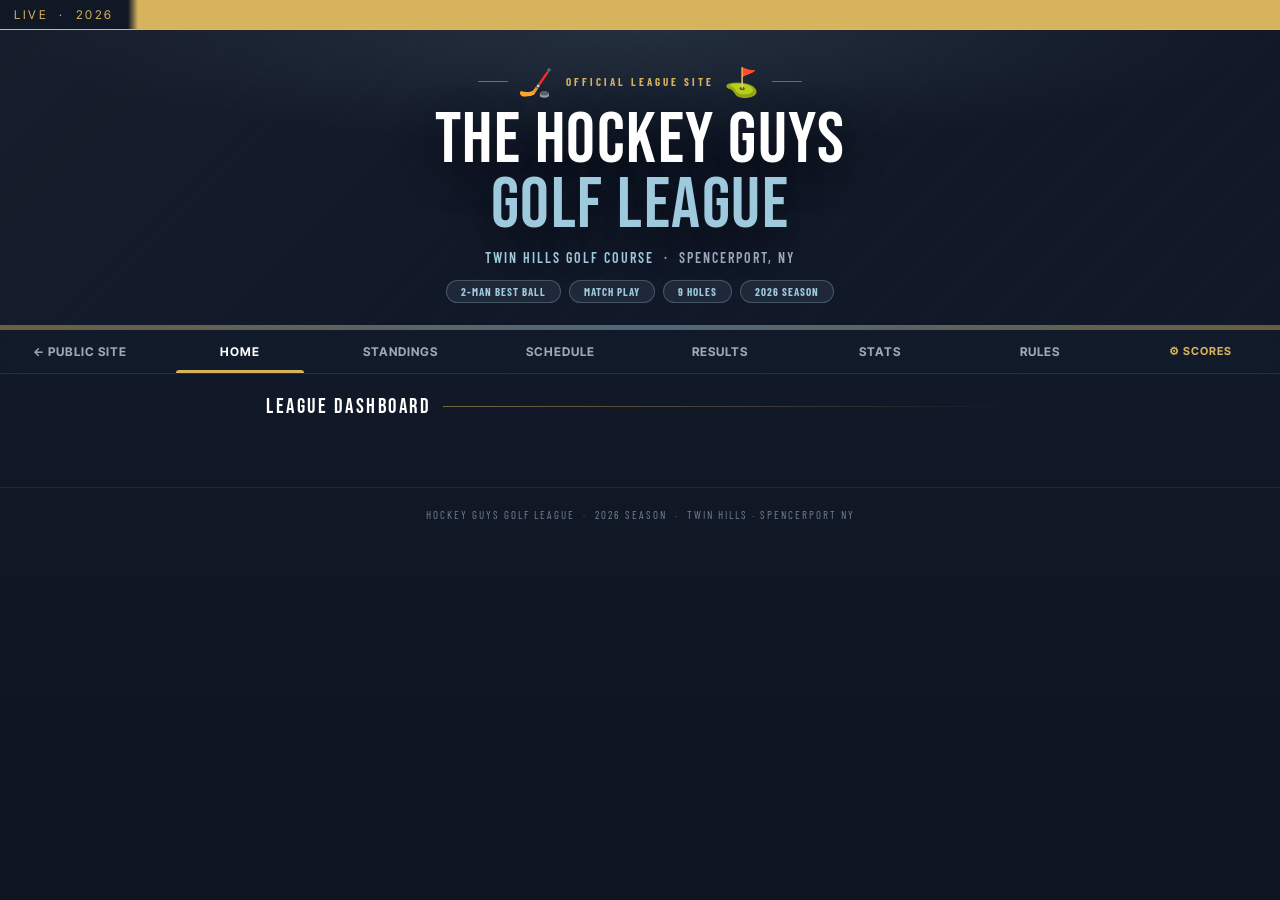
==== commit 579d3e95: "Add files via upload" ====
--- a/admin.html
+++ b/admin.html
@@ -5,7 +5,7 @@
 <meta name="viewport" content="width=device-width, initial-scale=1.0">
 <title>Hockey Guys Golf League Admin</title>
 <meta name="robots" content="noindex,nofollow">
-<link href="https://fonts.googleapis.com/css2?family=Bebas+Neue&family=Barlow+Condensed:wght@400;600;700;900&family=Barlow:wght@400;500;600&display=swap" rel="stylesheet">
+<link href="https://fonts.googleapis.com/css2?family=Bebas+Neue&family=Barlow+Condensed:wght@400;600;700;900&family=Barlow:wght@400;500;600;700;800&family=Inter+Tight:wght@500;600;700;800&display=swap" rel="stylesheet">
 <link rel="stylesheet" href="style.css">
 <link rel="stylesheet" href="theme-polished.css">
 
@@ -53,7 +53,7 @@
     </div>
     <div id="view-table">
       <table class="standings-table">
-        <thead><tr><th style="width:36px">#</th><th style="text-align:left">Team</th><th style="width:48px">W</th><th style="width:48px">L</th></tr></thead>
+        <thead><tr><th style="width:36px">#</th><th style="text-align:left">Team</th><th style="width:48px">W</th><th style="width:52px">HW</th><th style="width:48px">L</th></tr></thead>
         <tbody id="standings-body"></tbody>
       </table>
     </div>
--- a/theme-polished.css
+++ b/theme-polished.css
@@ -4,7 +4,11 @@
   --dark:#111827; --dark2:#162234; --dark3:#1f2e42; --dark4:#2a3b52;
   --text:#f0f4f8; --muted:#9aaabc; --line:rgba(255,255,255,0.09);
 }
-body{background:linear-gradient(180deg,#101826 0%,#111827 42%,#0e1521 100%);} 
+body{background:linear-gradient(180deg,#101826 0%,#111827 42%,#0e1521 100%);font-family:'Inter Tight','Barlow',sans-serif;}
+.hero-title{font-family:'Bebas Neue',sans-serif;}
+.nav-btn,.dash-label,.panel-title,.rule-title,.dash-sub,.section-subtitle,.ticker-item,.ticker-label{font-family:'Inter Tight','Barlow',sans-serif;}
+.t-name,.m-name,.result-name,.mini-team-name,.playoff-team span,.card-name,.team-name{font-family:'Inter Tight','Barlow',sans-serif;font-weight:750;letter-spacing:.1px;}
+ 
 .ticker-wrap{background:var(--gold);height:30px;border-bottom:1px solid rgba(255,255,255,0.08);} 
 .ticker-label{background:#101826;color:var(--gold);font-size:12px;letter-spacing:2.5px;} 
 .ticker-label::after{background:linear-gradient(90deg,#101826,transparent);} 
@@ -47,13 +51,14 @@
 .mini-rank{font-family:'Bebas Neue',sans-serif;font-size:18px;color:var(--gold);text-align:center;} 
 .mini-team{display:flex;align-items:center;gap:8px;min-width:0;} 
 .mini-logo{width:26px;height:26px;object-fit:contain;border-radius:4px;flex-shrink:0;} 
-.mini-team-name{font-family:'Barlow Condensed',sans-serif;font-size:14px;font-weight:800;color:#fff;line-height:1.1;white-space:nowrap;overflow:hidden;text-overflow:ellipsis;} 
+.mini-team-name{font-size:14px;color:#fff;line-height:1.15;white-space:nowrap;overflow:hidden;text-overflow:ellipsis;}
+.mini-hw{display:block;font-family:'Inter Tight','Barlow',sans-serif;font-size:10px;font-weight:700;color:var(--muted);line-height:1;margin-top:1px;text-align:right;} 
 .mini-record{font-family:'Bebas Neue',sans-serif;font-size:18px;color:var(--ice);} 
 .matchup-card{border-radius:13px;padding:11px 12px;gap:9px;border-color:rgba(255,255,255,.07);box-shadow:none;} 
 .matchup-card:hover{border-color:rgba(216,179,93,.28);} 
 .m-time{color:var(--gold);font-size:12px;width:43px;} 
 .vs-badge{background:rgba(159,201,220,.1);border-color:rgba(159,201,220,.18);color:var(--ice);} 
-.m-name{font-size:14px;color:#f7fafc;} 
+.m-name{font-size:14px;color:#f7fafc;line-height:1.15;} 
 .week-label,.results-week-header{font-size:12px;color:var(--gold);letter-spacing:2px;} 
 .standings-table{border-spacing:0 7px;} 
 .standings-table thead th{color:var(--muted);font-size:10px;letter-spacing:1.6px;} 
@@ -61,17 +66,17 @@
 .standings-row:hover{background:rgba(255,255,255,.06);transform:none;} 
 .standings-row.leader{background:linear-gradient(90deg,rgba(216,179,93,.12),rgba(255,255,255,.025));border-left:3px solid var(--gold);} 
 .rank-1{color:var(--gold);text-shadow:none;} .rank-2{color:#d6dee9}.rank-3{color:#cfa879}
-.t-name{font-size:16px;letter-spacing:.2px;} .t-players{color:var(--muted);font-size:11px;} .w-cell{color:var(--green);} 
+.t-name{font-size:15px;letter-spacing:.1px;line-height:1.15;} .t-players{color:var(--muted);font-size:11px;} .w-cell{color:var(--green);} .hw-cell{text-align:center;width:52px;font-family:'Bebas Neue',sans-serif;font-size:24px;color:var(--ice);} 
 .result-card{border-radius:15px;padding:14px;} .result-matchplay{color:var(--gold);font-size:24px;} .result-side,.result-detail{color:var(--muted);} .result-name.winner{color:var(--green);} 
 .playoff-dashboard{margin-top:14px;} 
 .playoff-matchup-row{display:grid;grid-template-columns:1fr auto 1fr;align-items:center;gap:10px;background:rgba(255,255,255,.035);border:1px solid rgba(255,255,255,.055);border-radius:13px;padding:10px;margin-bottom:8px;} 
 .playoff-team{display:flex;align-items:center;gap:8px;min-width:0;} .playoff-team-low{justify-content:flex-end;text-align:right;} 
 .playoff-seed{width:24px;height:24px;border-radius:50%;background:rgba(216,179,93,.14);border:1px solid rgba(216,179,93,.25);font-family:'Bebas Neue',sans-serif;font-size:14px;color:var(--gold);display:flex;align-items:center;justify-content:center;flex-shrink:0;} 
 .playoff-vs{font-family:'Bebas Neue',sans-serif;font-size:14px;color:var(--muted);letter-spacing:1px;} 
-.playoff-team span{font-family:'Barlow Condensed',sans-serif;font-size:14px;font-weight:800;color:#fff;line-height:1;} .playoff-record{font-family:'Barlow Condensed',sans-serif;font-size:11px;color:var(--muted);margin-top:1px;} 
+.playoff-team span{font-size:14px;color:#fff;line-height:1.1;} .playoff-record{font-family:'Inter Tight','Barlow',sans-serif;font-size:10px;font-weight:700;color:var(--muted);margin-top:2px;} 
 .rules-grid{display:grid;grid-template-columns:1fr 1fr;gap:12px;} .rule-card{border-radius:16px;padding:16px;} .rule-card-wide{grid-column:1/-1;} 
 .rule-card p{font-size:14px;line-height:1.5;color:var(--muted);margin-bottom:8px;} .rule-list{margin-left:20px;color:#dfe8f1;font-size:14px;line-height:1.55;} .rule-list li{margin-bottom:4px;} 
 .footer{border-top:1px solid var(--line);opacity:.72;} .footer-admin-link{display:inline-flex;margin-top:8px;color:rgba(255,255,255,.28);text-decoration:none;font-size:12px;transition:color .2s;} .footer-admin-link:hover{color:var(--gold);} 
 .last-updated{font-family:'Barlow Condensed',sans-serif;font-size:11px;letter-spacing:1.5px;text-transform:uppercase;color:var(--muted);margin:-8px 0 14px;text-align:right;} 
 .no-results{background:linear-gradient(180deg,rgba(255,255,255,.04),rgba(255,255,255,.02));border:1px solid var(--line);border-radius:16px;opacity:1;color:var(--muted);}
-@media(max-width:680px){.dashboard-grid-two,.dashboard-two,.rules-grid{grid-template-columns:1fr}.hero-inner{padding:30px 14px 24px}.content{padding:18px 12px 38px}.dash-value{font-size:30px}.playoff-matchup-row{grid-template-columns:1fr;gap:6px}.playoff-vs{text-align:center}.playoff-team-low{justify-content:flex-start;text-align:left}.nav-btn{font-size:10px;padding:13px 2px}.ticker-wrap{display:none}}
+@media(max-width:680px){.standings-table thead th{padding:0 6px 6px}.standings-row td{padding:9px 6px}.t-logo,.t-placeholder{width:36px;height:36px}.t-name{font-size:14px}.hw-cell,.w-cell,.l-cell{font-size:21px;width:38px}.dashboard-grid-two,.dashboard-two,.rules-grid{grid-template-columns:1fr}.hero-inner{padding:30px 14px 24px}.content{padding:18px 12px 38px}.dash-value{font-size:30px}.playoff-matchup-row{grid-template-columns:1fr;gap:6px}.playoff-vs{text-align:center}.playoff-team-low{justify-content:flex-start;text-align:left}.nav-btn{font-size:10px;padding:13px 2px}.ticker-wrap{display:none}}
